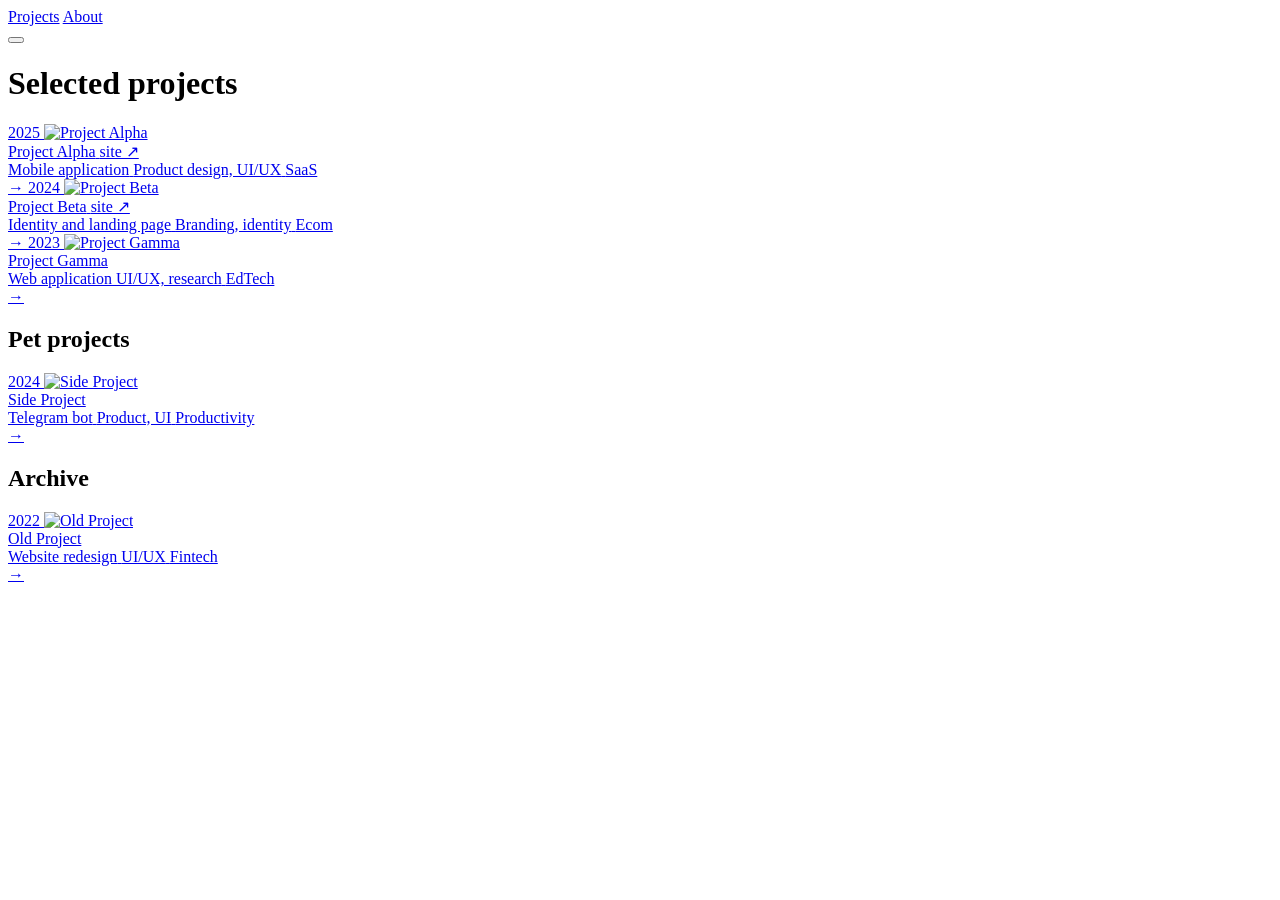
==== index.html @ 0db91f94 "last" ====
<!DOCTYPE html>
<html lang="en">
<head>
  <meta charset="UTF-8">
  <meta name="viewport" content="width=device-width, initial-scale=1.0">
  <title>Gļebs Ostapko — Java Backend Developer</title>
  <meta name="description" content="Java Backend Developer. Portfolio of selected projects.">
  <meta property="og:title" content="Gļebs Ostapko — Java Backend Developer">
  <meta property="og:description" content="Java Backend Developer. Portfolio of selected projects.">
  <meta property="og:type" content="website">
  <meta property="og:url" content="https://example.com/en/">
  <meta property="og:locale" content="en_US">
  <meta property="og:image" content="https://example.com/assets/img/og-image.png">
  <meta property="og:image:width" content="1200">
  <meta property="og:image:height" content="630">
  <meta name="twitter:card" content="summary_large_image">
  <meta name="twitter:image" content="https://example.com/assets/img/og-image.png">
  <meta name="twitter:title" content="Gļebs Ostapko — Java Backend Developer">
  <meta name="twitter:description" content="Java Backend Developer. Portfolio of selected projects.">
  <link rel="canonical" href="https://example.com/en/">
  <link rel="icon" type="image/svg+xml" href="../favicon.svg">
  <link rel="manifest" href="../manifest.json">
    <link rel="preconnect" href="https://fonts.googleapis.com">
  <link rel="preconnect" href="https://fonts.gstatic.com" crossorigin>
  <link href="https://fonts.googleapis.com/css2?family=DM+Mono:wght@400;500&family=Inter:wght@400;500;600&display=swap" rel="stylesheet">
  <link rel="stylesheet" href="styles.min.css">

  <script data-goatcounter="https://YOURSITE.goatcounter.com/count" async src="//gc.zgo.at/count.js"></script>
  <script type="application/ld+json">
  {
    "@context": "https://schema.org",
    "@type": "Person",
    "name": "Jane Smith",
    "url": "https://example.com",
    "jobTitle": "Product Designer",
    "description": "Product designer. Portfolio of selected projects.",
    "sameAs": [
      "https://t.me/janesmith",
      "https://instagram.com/janesmith"
    ]
  }
  </script>
</head>
<body>

  <nav class="nav"><div class="nav-inner">
    <div class="nav-left">
      <div class="nav-links">
        <a href="." class="active">Projects</a>
        <a href="about.html">About</a>
      </div>
    </div>
    <button class="nav-burger" aria-label="Menu" aria-expanded="false"><span></span></button>
  </div></nav>

  <div class="nav-mobile" aria-hidden="true"></div>

  <main class="main">
    <h1 class="projects-title">Selected projects</h1>

    <div class="project-list">

      <a href="projects/example.html" class="project-item reveal">
        <span class="project-year">2025</span>
        <img class="project-thumb" src="../assets/img/thumb-alpha.png" alt="Project Alpha">
        <div class="project-name">
          <span class="project-name-title">Project Alpha</span>
          <span class="project-name-link" role="link" tabindex="0" data-href="https://example.com/" aria-label="Open Project Alpha website">site ↗</span>
        </div>
        <div class="project-info">
          <span class="project-info-desc">Mobile application</span>
          <span class="project-info-tags">Product design, UI/UX</span>
          <span class="project-info-industry">SaaS</span>
        </div>
        <span class="project-arrow">→</span>
      </a>

      <a href="projects/example.html" class="project-item reveal">
        <span class="project-year">2024</span>
        <img class="project-thumb" src="../assets/img/thumb-beta.png" alt="Project Beta">
        <div class="project-name">
          <span class="project-name-title">Project Beta</span>
          <span class="project-name-link" role="link" tabindex="0" data-href="https://example.com/" aria-label="Open Project Beta website">site ↗</span>
        </div>
        <div class="project-info">
          <span class="project-info-desc">Identity and landing page</span>
          <span class="project-info-tags">Branding, identity</span>
          <span class="project-info-industry">Ecom</span>
        </div>
        <span class="project-arrow">→</span>
      </a>

      <a href="projects/example.html" class="project-item reveal">
        <span class="project-year">2023</span>
        <img class="project-thumb" src="../assets/img/thumb-gamma.png" alt="Project Gamma">
        <div class="project-name">
          <span class="project-name-title">Project Gamma</span>
        </div>
        <div class="project-info">
          <span class="project-info-desc">Web application</span>
          <span class="project-info-tags">UI/UX, research</span>
          <span class="project-info-industry">EdTech</span>
        </div>
        <span class="project-arrow">→</span>
      </a>

    </div>

    <h2 class="projects-title projects-title--archive">Pet projects</h2>

    <div class="project-list">
      <a href="projects/example.html" class="project-item reveal">
        <span class="project-year">2024</span>
        <img class="project-thumb" src="../assets/img/thumb-side.png" alt="Side Project">
        <div class="project-name">
          <span class="project-name-title">Side Project</span>
        </div>
        <div class="project-info">
          <span class="project-info-desc">Telegram bot</span>
          <span class="project-info-tags">Product, UI</span>
          <span class="project-info-industry">Productivity</span>
        </div>
        <span class="project-arrow">→</span>
      </a>
    </div>

    <h2 class="projects-title projects-title--archive">Archive</h2>

    <div class="project-list">
      <a href="projects/example.html" class="project-item project-item--archive reveal">
        <span class="project-year">2022</span>
        <img class="project-thumb" src="../assets/img/thumb-alpha.png" alt="Old Project">
        <div class="project-name">
          <span class="project-name-title">Old Project</span>
        </div>
        <div class="project-info">
          <span class="project-info-desc">Website redesign</span>
          <span class="project-info-tags">UI/UX</span>
          <span class="project-info-industry">Fintech</span>
        </div>
        <span class="project-arrow">→</span>
      </a>
    </div>
  </main>

  <script src="script.min.js"></script>
</body>
</html>
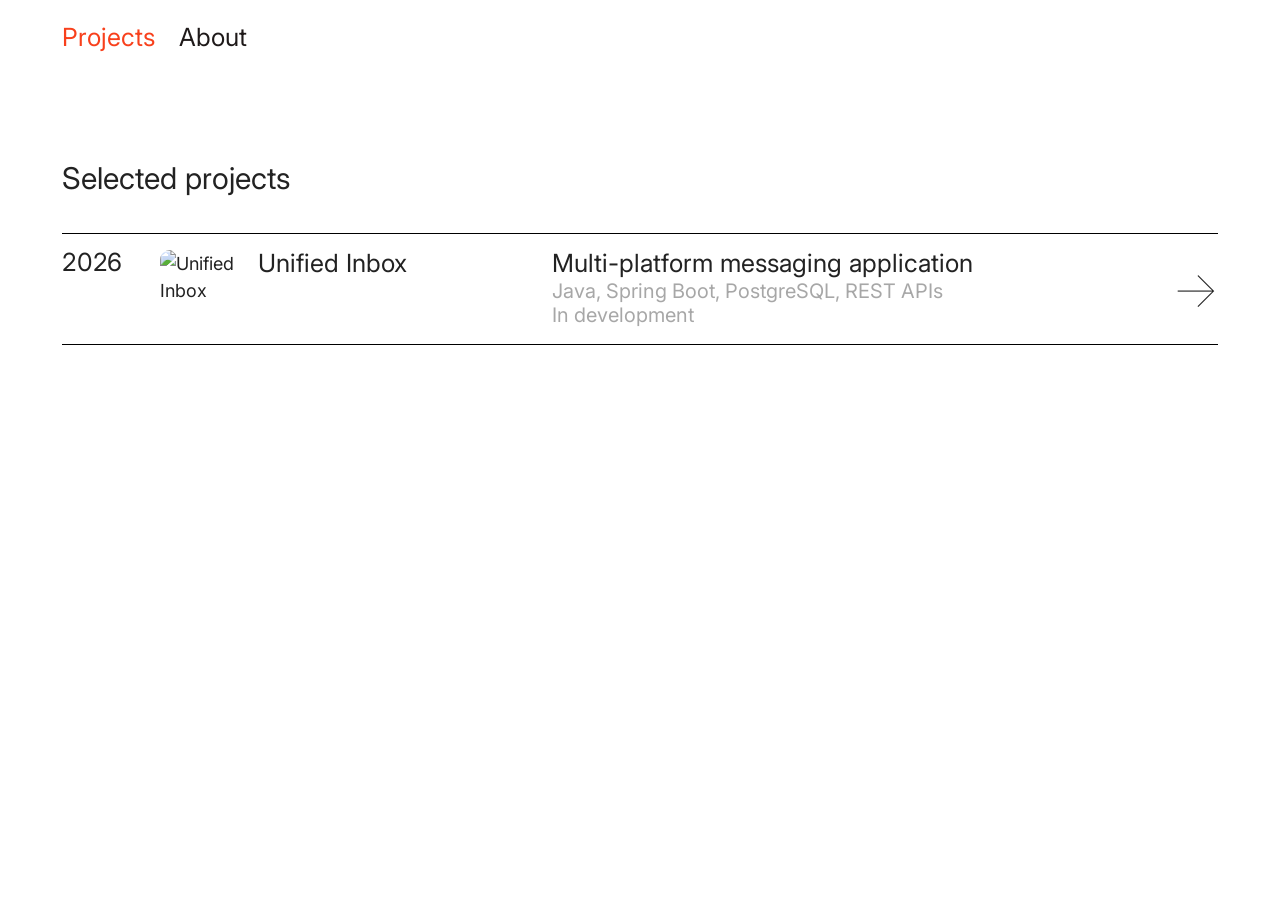
==== commit 83611fcb: "Sorted css js files by maps and edit about me" ====
--- a/index.html
+++ b/index.html
@@ -3,146 +3,116 @@
 <head>
   <meta charset="UTF-8">
   <meta name="viewport" content="width=device-width, initial-scale=1.0">
+
   <title>Gļebs Ostapko — Java Backend Developer</title>
-  <meta name="description" content="Java Backend Developer. Portfolio of selected projects.">
+
+  <meta
+    name="description"
+    content="Portfolio of Gļebs Ostapko, a Java Backend Developer based in Riga, Latvia. Explore backend projects built with Java, Spring Boot, and PostgreSQL."
+  >
+
   <meta property="og:title" content="Gļebs Ostapko — Java Backend Developer">
-  <meta property="og:description" content="Java Backend Developer. Portfolio of selected projects.">
+  <meta
+    property="og:description"
+    content="Backend development projects using Java, Spring Boot, PostgreSQL, and REST APIs."
+  >
   <meta property="og:type" content="website">
-  <meta property="og:url" content="https://example.com/en/">
+  <meta property="og:url" content="https://notglebo.github.io/my-portfoli/">
   <meta property="og:locale" content="en_US">
-  <meta property="og:image" content="https://example.com/assets/img/og-image.png">
-  <meta property="og:image:width" content="1200">
-  <meta property="og:image:height" content="630">
-  <meta name="twitter:card" content="summary_large_image">
-  <meta name="twitter:image" content="https://example.com/assets/img/og-image.png">
-  <meta name="twitter:title" content="Gļebs Ostapko — Java Backend Developer">
-  <meta name="twitter:description" content="Java Backend Developer. Portfolio of selected projects.">
-  <link rel="canonical" href="https://example.com/en/">
-  <link rel="icon" type="image/svg+xml" href="../favicon.svg">
-  <link rel="manifest" href="../manifest.json">
-    <link rel="preconnect" href="https://fonts.googleapis.com">
+
+  <link rel="canonical" href="https://notglebo.github.io/my-portfoli/">
+
+  <link rel="icon" type="image/svg+xml" href="favicon.svg">
+  <link rel="manifest" href="manifest.json">
+
+  <!-- Fonts -->
+  <link rel="preconnect" href="https://fonts.googleapis.com">
   <link rel="preconnect" href="https://fonts.gstatic.com" crossorigin>
-  <link href="https://fonts.googleapis.com/css2?family=DM+Mono:wght@400;500&family=Inter:wght@400;500;600&display=swap" rel="stylesheet">
-  <link rel="stylesheet" href="styles.min.css">
 
-  <script data-goatcounter="https://YOURSITE.goatcounter.com/count" async src="//gc.zgo.at/count.js"></script>
+  <link
+    href="https://fonts.googleapis.com/css2?family=DM+Mono:wght@400;500&family=Inter:wght@400;500;600&display=swap"
+    rel="stylesheet"
+  >
+
+  <!-- Styles -->
+  <link rel="stylesheet" href="css/styles.css">
+
+  <!-- Structured data -->
   <script type="application/ld+json">
   {
     "@context": "https://schema.org",
     "@type": "Person",
-    "name": "Jane Smith",
-    "url": "https://example.com",
-    "jobTitle": "Product Designer",
-    "description": "Product designer. Portfolio of selected projects.",
+    "name": "Gļebs Ostapko",
+    "url": "https://notglebo.github.io/my-portfoli/",
+    "jobTitle": "Java Backend Developer",
+    "description": "Java Backend Developer based in Riga, Latvia.",
     "sameAs": [
-      "https://t.me/janesmith",
-      "https://instagram.com/janesmith"
+      "https://github.com/NotGlebO"
     ]
   }
   </script>
 </head>
+
 <body>
 
-  <nav class="nav"><div class="nav-inner">
-    <div class="nav-left">
-      <div class="nav-links">
-        <a href="." class="active">Projects</a>
-        <a href="about.html">About</a>
+  <!-- Navigation -->
+  <nav class="nav">
+    <div class="nav-inner">
+
+      <div class="nav-left">
+        <div class="nav-links">
+          <a href="./" class="active">Projects</a>
+          <a href="about.html">About</a>
+        </div>
       </div>
+
+      <button
+        class="nav-burger"
+        aria-label="Menu"
+        aria-expanded="false"
+      >
+        <span></span>
+      </button>
+
     </div>
-    <button class="nav-burger" aria-label="Menu" aria-expanded="false"><span></span></button>
-  </div></nav>
+  </nav>
 
   <div class="nav-mobile" aria-hidden="true"></div>
 
+  <!-- Main content -->
   <main class="main">
-    <h1 class="projects-title">Selected projects</h1>
 
-    <div class="project-list">
+    <!-- Selected projects -->
+    <h1 class="projects-title">
+      Selected projects
+    </h1>
 
-      <a href="projects/example.html" class="project-item reveal">
-        <span class="project-year">2025</span>
-        <img class="project-thumb" src="../assets/img/thumb-alpha.png" alt="Project Alpha">
-        <div class="project-name">
-          <span class="project-name-title">Project Alpha</span>
-          <span class="project-name-link" role="link" tabindex="0" data-href="https://example.com/" aria-label="Open Project Alpha website">site ↗</span>
-        </div>
-        <div class="project-info">
-          <span class="project-info-desc">Mobile application</span>
-          <span class="project-info-tags">Product design, UI/UX</span>
-          <span class="project-info-industry">SaaS</span>
-        </div>
-        <span class="project-arrow">→</span>
-      </a>
+    <div
+      class="project-list"
+      id="selected-projects"
+    ></div>
 
-      <a href="projects/example.html" class="project-item reveal">
-        <span class="project-year">2024</span>
-        <img class="project-thumb" src="../assets/img/thumb-beta.png" alt="Project Beta">
-        <div class="project-name">
-          <span class="project-name-title">Project Beta</span>
-          <span class="project-name-link" role="link" tabindex="0" data-href="https://example.com/" aria-label="Open Project Beta website">site ↗</span>
-        </div>
-        <div class="project-info">
-          <span class="project-info-desc">Identity and landing page</span>
-          <span class="project-info-tags">Branding, identity</span>
-          <span class="project-info-industry">Ecom</span>
-        </div>
-        <span class="project-arrow">→</span>
-      </a>
+    <!-- Archive: hidden until projects are added -->
+    <section id="archive-section" hidden>
 
-      <a href="projects/example.html" class="project-item reveal">
-        <span class="project-year">2023</span>
-        <img class="project-thumb" src="../assets/img/thumb-gamma.png" alt="Project Gamma">
-        <div class="project-name">
-          <span class="project-name-title">Project Gamma</span>
-        </div>
-        <div class="project-info">
-          <span class="project-info-desc">Web application</span>
-          <span class="project-info-tags">UI/UX, research</span>
-          <span class="project-info-industry">EdTech</span>
-        </div>
-        <span class="project-arrow">→</span>
-      </a>
+      <h2 class="projects-title projects-title--archive">
+        Archive
+      </h2>
 
-    </div>
+      <div
+        class="project-list"
+        id="archive-projects"
+      ></div>
 
-    <h2 class="projects-title projects-title--archive">Pet projects</h2>
+    </section>
 
-    <div class="project-list">
-      <a href="projects/example.html" class="project-item reveal">
-        <span class="project-year">2024</span>
-        <img class="project-thumb" src="../assets/img/thumb-side.png" alt="Side Project">
-        <div class="project-name">
-          <span class="project-name-title">Side Project</span>
-        </div>
-        <div class="project-info">
-          <span class="project-info-desc">Telegram bot</span>
-          <span class="project-info-tags">Product, UI</span>
-          <span class="project-info-industry">Productivity</span>
-        </div>
-        <span class="project-arrow">→</span>
-      </a>
-    </div>
-
-    <h2 class="projects-title projects-title--archive">Archive</h2>
-
-    <div class="project-list">
-      <a href="projects/example.html" class="project-item project-item--archive reveal">
-        <span class="project-year">2022</span>
-        <img class="project-thumb" src="../assets/img/thumb-alpha.png" alt="Old Project">
-        <div class="project-name">
-          <span class="project-name-title">Old Project</span>
-        </div>
-        <div class="project-info">
-          <span class="project-info-desc">Website redesign</span>
-          <span class="project-info-tags">UI/UX</span>
-          <span class="project-info-industry">Fintech</span>
-        </div>
-        <span class="project-arrow">→</span>
-      </a>
-    </div>
   </main>
 
-  <script src="script.min.js"></script>
+  <!-- Original template functionality -->
+  <script src="js/script.js"></script>
+
+  <!-- Dynamic project cards -->
+  <script src="js/projects.js"></script>
+
 </body>
-</html>
+</html>
--- a/css/styles.css
+++ b/css/styles.css
@@ -0,0 +1,1991 @@
+/* ============================================
+   Portfolio Template
+   Based on diyor.design
+   ============================================
+
+   TABLE OF CONTENTS
+   1. Variables & Reset
+   2. Navigation
+   3. Main content & Projects list
+   4. About page & Footer
+   5. Case pages (header, meta, tabs, sections, images)
+   6. Content grid (images, captions, slideshows)
+   7. Video & Slideshow components
+   8. Lightbox
+   9. Scroll reveal
+   10. Responsive (900px, 480px)
+   11. Mac mockup
+   12. Reading progress
+   13. Skeleton loaders
+   14. Print & Reduced motion
+   15. Lightbox close button
+
+   ============================================ */
+
+/* --- Variables --- */
+
+:root {
+  --bg: #ffffff;
+  --text: #222222;
+  --text-dim: rgba(34, 34, 34, 0.4);
+  --text-body: rgba(30, 25, 25, 1);
+  --text-faint: rgba(30, 25, 25, 0.25);
+  --accent: #F8401C;
+  --line: #000000;
+
+  --font-sans: 'Inter', -apple-system, BlinkMacSystemFont, 'Segoe UI', system-ui, sans-serif;
+  --font-mono: 'DM Mono', 'SF Mono', 'Fira Code', 'Courier New', monospace;
+
+  --selection-bg: #F8401C;
+  --selection-color: #fff;
+
+  --nav-height: 75px;
+  --side-padding: 48px;
+  --content-max: 1156px;
+
+  --line-muted: rgba(0, 0, 0, 0.12);
+
+  --transition-fast: 150ms ease;
+  --transition-base: 200ms ease;
+
+  --content-gutter: 0px;
+  --text-col: 764px;
+  --radius-sm: 10px;
+  --radius-lg: 12px;
+  --radius-pill: 100px;
+  --section-gap: 60px;
+}
+
+::selection {
+  background: var(--selection-bg);
+  color: var(--selection-color);
+}
+
+/* --- Reset --- */
+
+*, *::before, *::after {
+  box-sizing: border-box;
+  margin: 0;
+  padding: 0;
+}
+
+html {
+  scroll-behavior: smooth;
+  -webkit-font-smoothing: antialiased;
+  -moz-osx-font-smoothing: grayscale;
+}
+
+body {
+  font-family: var(--font-sans);
+  font-size: 18px;
+  line-height: 1.5;
+  color: var(--text);
+  background-color: var(--bg);
+  min-height: 100vh;
+  display: flex;
+  flex-direction: column;
+}
+
+a {
+  color: inherit;
+  text-decoration: none;
+}
+
+img {
+  display: block;
+  max-width: 100%;
+}
+
+ul, ol {
+  list-style: none;
+}
+
+button {
+  font: inherit;
+  color: inherit;
+  background: none;
+  border: none;
+  cursor: pointer;
+}
+
+/* --- Navigation --- */
+
+.nav {
+  position: sticky;
+  top: 0;
+  background: rgba(255, 255, 255, 0.85);
+  backdrop-filter: blur(12px);
+  -webkit-backdrop-filter: blur(12px);
+  z-index: 100;
+}
+
+.nav::after {
+  content: '';
+  display: block;
+  max-width: var(--content-max);
+  margin: 0 auto;
+  height: 1px;
+  background: var(--line-muted);
+  opacity: 0;
+  transition: opacity .3s;
+}
+
+.nav.scrolled::after {
+  opacity: 1;
+}
+
+.nav-inner {
+  display: flex;
+  align-items: center;
+  justify-content: space-between;
+  height: var(--nav-height);
+  padding: 0 var(--side-padding);
+  max-width: calc(var(--content-max) + var(--side-padding) * 2);
+  margin: 0 auto;
+}
+
+.nav-left {
+  display: flex;
+  align-items: center;
+  gap: 24px;
+}
+
+.nav-links {
+  display: flex;
+  gap: 24px;
+  font-size: 25px;
+  font-weight: 400;
+}
+
+.nav-links a {
+  color: var(--text-body);
+  transition: color var(--transition-fast);
+}
+
+.nav-links a:hover,
+.nav-links a:focus-visible,
+.nav-links a.active {
+  color: var(--accent);
+}
+
+.nav-lang {
+  display: flex;
+  gap: 16px;
+  font-size: 25px;
+  font-weight: 400;
+  align-items: center;
+}
+
+.nav-lang a {
+  color: var(--text-body);
+  transition: color var(--transition-fast);
+}
+
+.nav-lang a:hover,
+.nav-lang a:focus-visible {
+  color: var(--accent);
+}
+
+.nav-lang .active {
+  color: var(--accent);
+}
+
+/* Burger button — hidden on desktop */
+.nav-burger {
+  display: none;
+  width: 44px;
+  height: 44px;
+  justify-content: center;
+  align-items: center;
+  background: none;
+  border: none;
+  cursor: pointer;
+  padding: 0;
+  z-index: 200;
+}
+
+.nav-burger span {
+  display: block;
+  width: 24px;
+  height: 2px;
+  background: var(--text);
+  position: relative;
+  transition: background var(--transition-fast);
+}
+
+.nav-burger span::before,
+.nav-burger span::after {
+  content: '';
+  position: absolute;
+  width: 24px;
+  height: 2px;
+  background: var(--text);
+  left: 0;
+  transition: transform var(--transition-base);
+}
+
+.nav-burger span::before {
+  top: -7px;
+}
+
+.nav-burger span::after {
+  top: 7px;
+}
+
+/* Burger open state */
+.nav-burger.open span {
+  background: transparent;
+}
+
+.nav-burger.open span::before {
+  top: 0;
+  transform: rotate(45deg);
+}
+
+.nav-burger.open span::after {
+  top: 0;
+  transform: rotate(-45deg);
+}
+
+/* Mobile menu overlay */
+.nav-mobile {
+  display: flex;
+  position: fixed;
+  top: 0; right: 0; bottom: 0; left: 0;
+  inset: 0;
+  background: var(--bg);
+  z-index: 150;
+  flex-direction: column;
+  align-items: center;
+  justify-content: center;
+  gap: 32px;
+  visibility: hidden;
+  opacity: 0;
+  transform: translateY(-8px);
+  transition: opacity var(--transition-base), visibility var(--transition-base), transform var(--transition-base);
+  pointer-events: none;
+}
+
+.nav-mobile.open {
+  visibility: visible;
+  opacity: 1;
+  transform: translateY(0);
+  pointer-events: auto;
+}
+
+.nav-mobile a {
+  font-size: 32px;
+  font-weight: 400;
+  transition: color var(--transition-fast);
+}
+
+.nav-mobile a:hover,
+.nav-mobile a:focus-visible,
+.nav-mobile a.active {
+  color: var(--accent);
+}
+
+.nav-mobile .nav-mobile-lang {
+  display: flex;
+  gap: 16px;
+  margin-top: 16px;
+  font-size: 24px;
+}
+
+.nav-mobile .nav-mobile-lang a {
+  font-size: inherit;
+}
+
+/* --- Main content --- */
+
+.main {
+  max-width: calc(var(--content-max) + var(--side-padding) * 2);
+  width: 100%;
+  margin: 0 auto;
+  padding: 80px var(--side-padding) 80px;
+  flex: 1;
+}
+
+/* --- Projects list --- */
+
+.projects-title {
+  font-family: var(--font-sans);
+  font-size: 30px;
+  font-weight: 400;
+  line-height: 1.5;
+  margin-bottom: 32px;
+  color: var(--text);
+}
+
+.projects-title--archive {
+  margin-top: 80px;
+}
+
+.project-list {
+  display: flex;
+  flex-direction: column;
+  max-width: var(--content-max);
+}
+
+.project-item {
+  display: grid;
+  grid-template-columns: repeat(12, 1fr);
+  align-items: start;
+  column-gap: 20px;
+  padding: 16px 0;
+  border-bottom: 1px solid var(--line);
+  text-decoration: none;
+  transition: opacity var(--transition-fast);
+}
+
+.project-year { grid-column: 1; }
+.project-thumb { grid-column: 2; }
+.project-name { grid-column: 3 / 6; }
+.project-info { grid-column: 6 / 12; }
+.project-arrow { grid-column: 12; }
+
+.project-item:first-child {
+  border-top: 1px solid var(--line);
+}
+
+.project-item:hover:not(:has(.project-name-link:hover)) .project-name-title,
+.project-item:hover:not(:has(.project-name-link:hover)) .project-info-desc,
+.project-item:hover:not(:has(.project-name-link:hover)) .project-arrow {
+  color: var(--accent);
+}
+
+.project-year {
+  font-family: var(--font-sans);
+  font-size: 25px;
+  font-weight: 400;
+  color: var(--text);
+  line-height: 1.0;
+  letter-spacing: -0.2px;
+}
+
+.project-thumb {
+  width: 100%;
+  aspect-ratio: 1;
+  max-width: 78px;
+  border-radius: var(--radius-sm);
+  object-fit: cover;
+  object-position: top center;
+  align-self: start;
+  overflow: hidden;
+}
+
+.project-name {
+  font-size: 25px;
+  font-weight: 400;
+  line-height: 1.1;
+}
+
+.project-name-title {
+  display: block;
+  line-height: 1.1;
+  transition: color var(--transition-fast);
+}
+
+.project-name-link {
+  display: block;
+  font-family: var(--font-sans);
+  font-size: 20px;
+  font-weight: 400;
+  color: var(--text-dim);
+  margin-top: 2px;
+}
+
+.project-name-link:hover,
+.project-name-link:focus-visible {
+  color: var(--accent);
+}
+
+.project-info {
+  font-size: 18px;
+  line-height: 1.1;
+}
+
+.project-info-desc {
+  display: block;
+  color: var(--text);
+  font-family: var(--font-sans);
+  font-size: 25px;
+  line-height: 1.1;
+  font-feature-settings: "smcp";
+  transition: color var(--transition-fast);
+  white-space: nowrap;
+  overflow: hidden;
+  text-overflow: ellipsis;
+}
+
+.project-info-tags {
+  display: block;
+  font-family: var(--font-sans);
+  color: var(--text-dim);
+  font-size: 20px;
+  margin-top: 2px;
+}
+
+.project-info-industry {
+  display: block;
+  font-family: var(--font-sans);
+  color: var(--text-dim);
+  font-size: 20px;
+  margin-top: 2px;
+}
+
+.project-arrow {
+  font-size: 50px;
+  font-weight: 100;
+  color: var(--text-dim);
+  transition: color var(--transition-fast);
+  line-height: 1;
+  text-align: right;
+  align-self: center;
+}
+
+a.project-item .project-arrow {
+  color: var(--text);
+}
+
+/* --- About page --- */
+
+.main--about {
+  padding-top: 0;
+  padding-bottom: 0;
+  display: flex;
+}
+
+.about-viewport {
+  width: 100%;
+  min-height: calc(100vh - var(--nav-height));
+  padding-bottom: 70px;
+  box-sizing: border-box;
+  display: flex;
+  flex-direction: column;
+  justify-content: center;
+}
+
+.about-content {
+  max-width: 568px;
+}
+
+.about-content p {
+  font-family: var(--font-sans);
+  font-size: 20px;
+  font-weight: 400;
+  line-height: 1.4;
+  color: var(--text);
+  margin-bottom: 14px;
+}
+
+.about-content .about-label {
+  color: var(--text-dim);
+  margin-top: 24px;
+  margin-bottom: 4px;
+}
+
+.about-content .about-label:first-child {
+  margin-top: 0;
+}
+
+.about-content a {
+  color: var(--accent);
+  text-decoration: underline;
+  text-decoration-color: var(--accent);
+  text-underline-offset: 3px;
+}
+
+.about-content a:hover {
+  text-decoration: none;
+}
+
+/* --- Footer --- */
+
+.about-bottom {
+  position: fixed;
+  bottom: 0;
+  left: 0;
+  right: 0;
+  display: flex;
+  justify-content: space-between;
+  align-items: baseline;
+  gap: 40px;
+  max-width: calc(var(--content-max) + var(--side-padding) * 2);
+  margin: 0 auto;
+  padding: 20px var(--side-padding);
+  background: none;
+  z-index: 50;
+}
+
+.about-bottom p {
+  font-family: var(--font-sans);
+  font-size: 20px;
+  font-weight: 400;
+  line-height: 1.35;
+  color: var(--text);
+  margin-bottom: 0;
+}
+
+.about-links {
+  display: flex;
+  gap: 30px;
+  font-family: var(--font-sans);
+  font-size: 20px;
+  font-weight: 400;
+  line-height: 1.35;
+  white-space: nowrap;
+  flex-shrink: 0;
+}
+
+.about-links a {
+  color: var(--accent);
+  text-decoration: underline;
+  text-decoration-color: var(--accent);
+  text-decoration-thickness: 1px;
+  text-underline-offset: 5px;
+  transition: color var(--transition-fast);
+}
+
+.about-links a:hover,
+.about-links a:focus-visible {
+  text-decoration: none;
+}
+
+/* --- Case page --- */
+
+.main--case {
+  padding-top: 240px;
+  overflow-x: hidden;
+}
+
+/* Case header: thumb + h1 side by side */
+.case-header {
+  display: flex;
+  align-items: center;
+  gap: 20px;
+  max-width: var(--text-col);
+  margin: 0 auto;
+  padding-left: var(--content-gutter);
+}
+
+.case-header-thumb {
+  width: 56px;
+  height: 56px;
+  border-radius: var(--radius-lg);
+  object-fit: cover;
+  flex-shrink: 0;
+  overflow: hidden;
+}
+
+.case-header .case-h1 {
+  max-width: none;
+  margin: 0;
+  padding-left: 0;
+}
+
+/* Case h1 title */
+.case-h1 {
+  font-family: var(--font-sans);
+  font-size: 48px;
+  font-weight: 700;
+  line-height: 1.1;
+  color: var(--text);
+  max-width: var(--text-col);
+  margin: 0 auto 0;
+  padding-left: var(--content-gutter);
+}
+
+.case-header + .case-description {
+  text-indent: 0;
+  margin-top: 16px;
+}
+
+.case-h1 + .case-description {
+  text-indent: 0;
+  margin-top: 16px;
+}
+
+.case-header + .case-tabs,
+.case-h1 + .case-tabs {
+  margin-top: 110px;
+}
+
+.case-meta + .case-tabs {
+  margin-top: 24px;
+}
+
+.case-header + .case-body,
+.case-h1 + .case-body {
+  margin-top: 80px;
+}
+
+/* Case meta line (role / company / year) */
+.case-meta {
+  max-width: var(--text-col);
+  margin: 0 auto 8px;
+  padding-left: var(--content-gutter);
+  font-family: var(--font-sans);
+  font-size: 18px;
+  font-weight: 400;
+  color: var(--text-dim);
+}
+
+/* Image captions */
+.case-caption {
+  font-family: var(--font-sans);
+  font-size: 14px;
+  font-weight: 400;
+  line-height: 1.4;
+  color: var(--text-dim);
+}
+
+/* Stats row */
+.case-stats {
+  display: grid;
+  grid-template-columns: repeat(4, 1fr);
+  gap: 20px;
+  max-width: var(--text-col);
+  margin: 0 auto 70px;
+  padding-left: var(--content-gutter);
+}
+
+.case-stat-value {
+  font-family: var(--font-sans);
+  font-size: 36px;
+  font-weight: 700;
+  line-height: 1.2;
+  color: var(--text);
+}
+
+.case-stat-label {
+  font-family: var(--font-sans);
+  font-size: 14px;
+  font-weight: 400;
+  line-height: 1.3;
+  color: var(--text-dim);
+  margin-top: 4px;
+}
+
+/* Previous / Next case navigation */
+.case-nav {
+  display: flex;
+  justify-content: space-between;
+  max-width: var(--text-col);
+  margin: 40px auto 0;
+  padding: 0 var(--content-gutter);
+  box-sizing: border-box;
+}
+
+.case-nav-link {
+  display: flex;
+  align-items: center;
+  gap: 8px;
+  text-decoration: none;
+  color: var(--accent);
+  font-family: var(--font-sans);
+  font-size: 20px;
+  line-height: 25px;
+  transition: opacity var(--transition-base);
+  background: linear-gradient(var(--accent), var(--accent)) 0 100% / 100% 1px no-repeat;
+  padding-bottom: 2px;
+}
+.case-nav-link:hover {
+  background-size: 0 1px;
+}
+.case-nav-dir {
+  font-size: 22px;
+}
+.case-nav-next {
+  margin-left: auto;
+}
+
+/* Text sections: centered column */
+.case-section {
+  max-width: var(--text-col);
+  margin: var(--section-gap) auto 30px;
+  padding-left: var(--content-gutter);
+  position: relative;
+}
+
+.case-section-num {
+  position: absolute;
+  left: -20px;
+  top: 0;
+  transform: translateX(-100%);
+  font-family: var(--font-mono);
+  font-size: 20px;
+  font-weight: 500;
+  line-height: 25px;
+  color: var(--text-body);
+  text-align: right;
+  text-transform: uppercase;
+}
+
+.case-section-title {
+  font-family: var(--font-mono);
+  font-size: 20px;
+  font-weight: 500;
+  line-height: 25px;
+  letter-spacing: 0;
+  color: var(--text-body);
+  text-transform: uppercase;
+  margin-bottom: 8px;
+}
+
+.case-section p {
+  font-family: var(--font-sans);
+  font-size: 20px;
+  font-weight: 400;
+  line-height: 28px;
+  color: var(--text-body);
+  margin: 8px 0 0;
+}
+
+.case-section ul {
+  font-family: var(--font-sans);
+  font-size: 20px;
+  font-weight: 400;
+  line-height: 28px;
+  color: var(--text-body);
+  padding-left: 24px;
+  margin: 0;
+}
+
+.case-section ul li {
+  list-style: disc;
+}
+
+.case-section h3 {
+  font-family: var(--font-mono);
+  font-size: 20px;
+  font-weight: 500;
+  font-style: normal;
+  line-height: 25px;
+  letter-spacing: 0;
+  color: var(--text-body);
+  text-transform: uppercase;
+  margin: 25px 0 8px;
+}
+
+.case-section strong {
+  font-weight: 400;
+  font-style: normal;
+}
+
+/* Styled blockquote */
+.case-quote {
+  max-width: var(--text-col);
+  margin: 25px auto;
+  padding-left: var(--content-gutter);
+  font-family: var(--font-sans);
+  font-size: 20px;
+  font-weight: 400;
+  line-height: 28px;
+  color: var(--text-dim);
+  font-style: italic;
+}
+
+/* Separator */
+.case-separator {
+  border: none;
+  border-top: 1px solid var(--line);
+  width: 100%;
+  margin: 100px 0;
+}
+
+/* Images within text sections */
+.case-img {
+  width: 100%;
+  border-radius: var(--radius-sm);
+  margin: 25px 0;
+  display: block;
+}
+
+/* Full-width images */
+.case-img-full {
+  display: block;
+  width: 100%;
+  border-radius: var(--radius-sm);
+  box-shadow: 0 0 0 1px var(--line-muted);
+  margin: 20px 0;
+}
+
+/* --- Case content grid --- */
+
+.case-body > .case-img-full,
+.case-tab-panel > .case-img-full,
+.case-body > picture,
+.case-tab-panel > picture,
+.case-body > .case-img-scroll,
+.case-tab-panel > .case-img-scroll {
+  display: block;
+  max-width: calc(var(--text-col) - var(--content-gutter));
+  margin: 30px auto 30px max(0px, calc(50% - calc(var(--text-col) / 2) + var(--content-gutter)));
+}
+
+picture.case-img-full {
+  box-shadow: none;
+  border-radius: 0;
+}
+
+.case-body > picture img,
+.case-tab-panel > picture img {
+  border-radius: var(--radius-sm);
+  box-shadow: 0 0 0 1px var(--line-muted);
+}
+
+.case-body > picture .case-img-full,
+.case-tab-panel > picture .case-img-full {
+  margin: 0;
+}
+
+.case-body > .case-caption,
+.case-tab-panel > .case-caption {
+  max-width: var(--text-col);
+  margin: 8px auto 40px;
+  padding-left: var(--content-gutter);
+}
+
+/* Image captions gap */
+.case-body > picture + .case-caption,
+.case-tab-panel > picture + .case-caption,
+.case-body > .case-img-full + .case-caption,
+.case-tab-panel > .case-img-full + .case-caption,
+.case-body > .case-img-scroll + .case-caption,
+.case-tab-panel > .case-img-scroll + .case-caption,
+.case-body > .mac-mockup + .case-caption,
+.case-tab-panel > .mac-mockup + .case-caption,
+.case-body > .case-slideshow-wrap + .case-caption,
+.case-tab-panel > .case-slideshow-wrap + .case-caption {
+  margin-top: -20px;
+}
+
+.case-body > .case-slideshow-wrap,
+.case-tab-panel > .case-slideshow-wrap {
+  max-width: var(--text-col);
+  margin: 30px auto;
+  padding-left: var(--content-gutter);
+}
+
+.case-body > .case-img-row,
+.case-tab-panel > .case-img-row {
+  max-width: var(--text-col);
+  margin: 30px auto;
+  padding-left: var(--content-gutter);
+  box-sizing: border-box;
+}
+
+/* Clickable images */
+.case-img-full,
+.case-img-row img {
+  cursor: zoom-in;
+}
+
+/* Lightbox */
+.case-lightbox {
+  position: fixed;
+  inset: 0;
+  background: rgba(0, 0, 0, 0.9);
+  z-index: 1000;
+  display: flex;
+  align-items: center;
+  justify-content: center;
+  cursor: zoom-out;
+  opacity: 0;
+  pointer-events: none;
+  transition: opacity var(--transition-base);
+}
+
+.case-lightbox.open {
+  opacity: 1;
+  pointer-events: auto;
+}
+
+.case-lightbox img,
+.case-lightbox video {
+  max-width: 95vw;
+  max-height: 95vh;
+  object-fit: contain;
+}
+
+/* Two-column image row */
+.case-img-row {
+  display: grid;
+  grid-template-columns: 1fr 1fr;
+  gap: 20px;
+  margin: 20px 0;
+  align-items: stretch;
+}
+
+/* Three-column variant */
+.case-img-row--3 {
+  grid-template-columns: 1fr 1fr 1fr;
+}
+
+.case-img-row img {
+  width: 100%;
+  height: 100%;
+  object-fit: cover;
+  border-radius: var(--radius-sm);
+  box-shadow: 0 0 0 1px var(--line-muted);
+  display: block;
+}
+
+/* Inline links inside case sections */
+.case-section a {
+  color: var(--accent);
+  text-decoration: none;
+  background: linear-gradient(to right, var(--accent) 0%, var(--accent) 100%) 0 100% / 100% 1px repeat-x;
+  padding-bottom: 1px;
+  transition: background-size var(--transition-fast);
+}
+
+.case-section a:hover {
+  background-size: 0 1px;
+}
+
+/* Description text */
+.case-description {
+  max-width: var(--text-col);
+  margin: 50px auto;
+  padding-left: var(--content-gutter);
+  font-family: var(--font-sans);
+  font-size: 25px;
+  font-weight: 400;
+  line-height: 35px;
+  color: var(--text-body);
+  text-indent: 168px;
+}
+
+/* Video */
+.case-video {
+  position: relative;
+  margin: 25px 0;
+  border-radius: var(--radius-sm);
+  overflow: hidden;
+}
+
+.case-video img,
+.case-video video {
+  display: block;
+  width: 100%;
+  border: none;
+  outline: none;
+}
+
+/* --- Tabs --- */
+
+.case-tabs {
+  display: flex;
+  gap: 12px;
+  max-width: var(--text-col);
+  margin: 0 auto 20px;
+  padding-left: var(--content-gutter);
+}
+
+.case-tab {
+  height: 44px;
+  padding: 0 24px;
+  display: inline-flex;
+  align-items: center;
+  justify-content: center;
+  border-radius: var(--radius-pill);
+  font-family: var(--font-sans);
+  font-size: 18px;
+  font-weight: 400;
+  letter-spacing: -0.4px;
+  border: none;
+  cursor: pointer;
+  transition: all var(--transition-base);
+  background: rgba(30, 25, 25, 0.04);
+  color: var(--text);
+}
+
+.case-tab.active {
+  background: var(--accent);
+  color: #ffffff;
+}
+
+.case-tab:not(.active):hover {
+  background: rgba(30, 25, 25, 0.08);
+}
+
+.case-tab:focus-visible {
+  outline: 2px solid var(--text);
+  outline-offset: 2px;
+}
+
+.case-tabs {
+  display: flex;
+  gap: 12px;
+  max-width: var(--text-col);
+  margin: 0 auto 20px;
+  padding-left: var(--content-gutter);
+}
+
+.case-tab {
+  height: 44px;
+  padding: 0 24px;
+  display: inline-flex;
+  align-items: center;
+  justify-content: center;
+  border-radius: var(--radius-pill);
+  font-family: var(--font-sans);
+  font-size: 18px;
+  font-weight: 400;
+  letter-spacing: -0.4px;
+  border: none;
+  cursor: pointer;
+  transition: all var(--transition-base);
+  background: rgba(30, 25, 25, 0.04);
+  color: var(--text);
+}
+
+.case-tab.active {
+  background: var(--accent);
+  color: #ffffff;
+}
+
+.case-tab:not(.active):hover {
+  background: rgba(30, 25, 25, 0.08);
+}
+
+.case-tab:focus-visible {
+  outline: 2px solid var(--text);
+  outline-offset: 2px;
+}
+
+.case-tab-panel {
+  display: none;
+}
+
+.case-tab-panel.active {
+  display: block;
+}
+
+/* --- Slideshow / Carousel --- */
+
+.case-slideshow-wrap {
+  position: relative;
+  margin: 25px 0;
+}
+
+.case-slideshow {
+  position: relative;
+  border-radius: var(--radius-sm);
+  overflow: hidden;
+  background: #f5f5f5;
+  box-shadow: 0 0 0 1px var(--line-muted);
+}
+
+.case-slideshow-track {
+  display: flex;
+  align-items: flex-start;
+  transition: transform 0.4s ease;
+}
+
+.case-slideshow-track picture {
+  width: 100%;
+  flex-shrink: 0;
+  display: block;
+}
+
+.case-slideshow-track img {
+  width: 100%;
+  height: auto;
+  flex-shrink: 0;
+  display: block;
+  box-shadow: 0 0 0 1px var(--line-muted);
+  border-radius: var(--radius-sm);
+}
+
+.case-slideshow-arrow {
+  position: absolute;
+  top: 50%;
+  transform: translateY(-50%);
+  width: 44px;
+  height: 44px;
+  border-radius: 50%;
+  border: none;
+  background: rgba(200, 200, 200, 0.6);
+  color: #ffffff;
+  font-size: 24px;
+  line-height: 1;
+  cursor: pointer;
+  display: flex;
+  align-items: center;
+  justify-content: center;
+  z-index: 10;
+  transition: background var(--transition-fast);
+}
+
+.case-slideshow-arrow:hover {
+  background: rgba(170, 170, 170, 0.8);
+}
+
+.case-slideshow-arrow[data-prev] { left: -64px; }
+.case-slideshow-arrow[data-next] { right: -64px; }
+
+.case-slideshow-nav {
+  position: absolute;
+  bottom: 12px;
+  left: 50%;
+  transform: translateX(-50%);
+  display: flex;
+  align-items: center;
+  background: rgba(40, 40, 40, 0.4);
+  border-radius: var(--radius-sm);
+  min-width: 64px;
+  height: 32px;
+  padding: 0 8px;
+}
+
+.case-slideshow-counter {
+  font-family: -apple-system, system-ui, sans-serif;
+  font-size: 12px;
+  font-weight: 500;
+  color: #ffffff;
+  text-align: center;
+  min-width: 24px;
+  line-height: 32px;
+  cursor: default;
+  width: 100%;
+}
+
+/* --- Font Showcase --- */
+
+.case-font-showcase {
+  margin: 120px 0;
+  padding: 80px 0;
+}
+
+.case-font-title {
+  font-family: var(--font-sans);
+  font-size: 100px;
+  font-weight: 500;
+  line-height: 100px;
+  letter-spacing: -5px;
+  color: var(--text);
+  margin-bottom: 40px;
+}
+
+.case-font-weights {
+  font-family: var(--font-sans);
+  font-size: 56px;
+  line-height: 56px;
+  color: var(--text);
+  margin-bottom: 40px;
+}
+
+.case-font-weights span { display: block; }
+
+.case-font-chars {
+  font-family: var(--font-sans);
+  font-size: 56px;
+  font-weight: 500;
+  line-height: 56px;
+  color: var(--text-dim);
+  word-break: break-all;
+}
+
+/* --- Image Variants --- */
+
+.case-img-row--3 {
+  grid-template-columns: 1fr 1fr 1fr;
+}
+
+.case-img-bordered .case-img-full,
+.case-img-bordered img {
+  border: 1px solid var(--line-muted);
+  border-radius: var(--radius-sm);
+}
+
+.case-concept {
+  display: flex;
+  flex-direction: column;
+  margin: 0;
+}
+
+.case-concept picture,
+.case-concept > img {
+  flex: 1;
+  min-height: 0;
+  overflow: hidden;
+  border-radius: var(--radius-sm);
+  box-shadow: 0 0 0 1px var(--line-muted);
+}
+
+.case-concept picture img {
+  height: 100%;
+  width: 100%;
+  object-fit: cover;
+}
+
+.case-concept figcaption {
+  flex-shrink: 0;
+  font-family: var(--font-sans);
+  font-size: 14px;
+  font-weight: 400;
+  line-height: 1.4;
+  color: var(--text-dim);
+  margin-top: 8px;
+}
+
+picture.case-img-phone {
+  display: block;
+  max-width: 282px;
+  margin: 30px 0 8px max(0px, calc(50% - calc(var(--text-col) / 2) + var(--content-gutter)));
+}
+
+picture.case-img-phone img {
+  width: 100%;
+  height: auto;
+  display: block;
+  border-radius: var(--radius-sm);
+  margin: 0;
+}
+
+/* --- Case Links --- */
+
+.case-section:has(+ .case-links) {
+  margin-bottom: 0;
+}
+
+.case-links {
+  max-width: var(--text-col);
+  margin: 8px auto 50px;
+  padding-left: var(--content-gutter);
+}
+
+.case-links a {
+  font-family: var(--font-sans);
+  font-size: 20px;
+  line-height: 25px;
+  color: var(--accent);
+  text-decoration: none;
+  background: linear-gradient(to right, var(--accent) 0%, var(--accent) 100%) 0 100% / 100% 1px repeat-x;
+  padding-bottom: 1px;
+  margin-right: 20px;
+  transition: background-size var(--transition-fast);
+}
+
+.case-links a:hover {
+  background-size: 0 1px;
+}
+
+/* --- Scroll reveal --- */
+
+.reveal {
+  opacity: 0;
+  transform: translateY(16px);
+  transition: opacity 0.5s ease, transform 0.5s ease;
+}
+
+.reveal.visible {
+  opacity: 1;
+  transform: translateY(0);
+}
+
+/* --- Dark mode --- */
+
+/* Theme toggle button */
+.theme-toggle {
+  background: none;
+  border: none;
+  cursor: pointer;
+  padding: 0;
+  margin-right: 32px;
+  font-size: 20px;
+  line-height: 1;
+  color: var(--text);
+  opacity: 0.4;
+  transition: opacity var(--transition-fast);
+}
+
+.theme-toggle:hover {
+  opacity: 1;
+}
+
+.theme-toggle .icon-sun { display: none; }
+.theme-toggle .icon-moon { display: block; }
+
+html.dark .theme-toggle .icon-sun { display: block; }
+html.dark .theme-toggle .icon-moon { display: none; }
+
+/* Auto dark (system preference, unless user chose light) */
+@media (prefers-color-scheme: dark) {
+  :root:not(.light) {
+    --bg: #1a1a1a;
+    --text: #e0e0e0;
+    --text-body: #e0e0e0;
+    --text-dim: #888888;
+    --text-faint: rgba(255, 255, 255, 0.15);
+    --line: rgba(255, 255, 255, 0.1);
+    --line-muted: rgba(255, 255, 255, 0.08);
+    --selection-bg: #F8401C;
+    --selection-color: #fff;
+  }
+
+  :root:not(.light) .theme-toggle .icon-sun { display: block; }
+  :root:not(.light) .theme-toggle .icon-moon { display: none; }
+
+  :root:not(.light) .nav { background: rgba(26, 26, 26, 0.85); }
+  :root:not(.light) .nav::after { background: rgba(255, 255, 255, 0.08); }
+  :root:not(.light) .about-bottom { background: rgba(26, 26, 26, 0.85); }
+  :root:not(.light) .project-thumb { box-shadow: 0 0 0 1px rgba(255, 255, 255, 0.08); }
+  :root:not(.light) .case-img-full,
+  :root:not(.light) .case-body > picture img,
+  :root:not(.light) .case-tab-panel > picture img,
+  :root:not(.light) .case-img-row img { box-shadow: 0 0 0 1px rgba(255, 255, 255, 0.10); filter: brightness(0.92); }
+  :root:not(.light) .case-lightbox { background: rgba(0, 0, 0, 0.95); }
+  :root:not(.light) .case-tab { background: rgba(255, 255, 255, 0.06); }
+  :root:not(.light) .case-tab.active { background: var(--accent); color: #fff; }
+  :root:not(.light) .case-tab:not(.active):hover { background: rgba(255, 255, 255, 0.1); }
+  :root:not(.light) .case-img-scroll { border-color: rgba(255, 255, 255, 0.08); }
+  :root:not(.light) .mac-mockup { background: #111; box-shadow: 0 0 0 1px rgba(255, 255, 255, 0.06); }
+  :root:not(.light) .mac-mockup-titlebar { background: #222; }
+  :root:not(.light) .mac-mockup-url { color: rgba(255, 255, 255, 0.3); }
+  :root:not(.light) .mac-mockup-viewport::-webkit-scrollbar-thumb { background: rgba(255, 255, 255, 0.2); }
+  :root:not(.light) .case-img-full:not([data-loaded]),
+  :root:not(.light) .case-img-row img:not([data-loaded]),
+  :root:not(.light) picture img:not([data-loaded]),
+  :root:not(.light) .case-video video:not([data-loaded]) {
+    background: linear-gradient(90deg, #222 25%, #2a2a2a 50%, #222 75%);
+    background-size: 200% 100%;
+  }
+}
+
+/* Manual dark (user clicked toggle) */
+html.dark {
+  --bg: #1a1a1a;
+  --text: #e0e0e0;
+  --text-body: #e0e0e0;
+  --text-dim: #888888;
+  --text-faint: rgba(255, 255, 255, 0.15);
+  --line: rgba(255, 255, 255, 0.1);
+  --line-muted: rgba(255, 255, 255, 0.08);
+  --selection-bg: #F8401C;
+  --selection-color: #fff;
+}
+
+html.dark .nav { background: rgba(26, 26, 26, 0.85); }
+html.dark .nav::after { background: rgba(255, 255, 255, 0.08); }
+html.dark .about-bottom { background: rgba(26, 26, 26, 0.85); }
+html.dark .project-thumb { box-shadow: 0 0 0 1px rgba(255, 255, 255, 0.08); }
+html.dark .case-img-full,
+html.dark .case-body > picture img,
+html.dark .case-tab-panel > picture img,
+html.dark .case-img-row img { box-shadow: 0 0 0 1px rgba(255, 255, 255, 0.10); filter: brightness(0.92); }
+html.dark .case-lightbox { background: rgba(0, 0, 0, 0.95); }
+html.dark .case-tab { background: rgba(255, 255, 255, 0.06); }
+html.dark .case-tab.active { background: var(--accent); color: #fff; }
+html.dark .case-tab:not(.active):hover { background: rgba(255, 255, 255, 0.1); }
+html.dark .case-img-scroll { border-color: rgba(255, 255, 255, 0.08); }
+html.dark .mac-mockup { background: #111; box-shadow: 0 0 0 1px rgba(255, 255, 255, 0.06); }
+html.dark .mac-mockup-titlebar { background: #222; }
+html.dark .mac-mockup-url { color: rgba(255, 255, 255, 0.3); }
+html.dark .mac-mockup-viewport::-webkit-scrollbar-thumb { background: rgba(255, 255, 255, 0.2); }
+html.dark .case-img-full:not([data-loaded]),
+html.dark .case-img-row img:not([data-loaded]),
+html.dark picture img:not([data-loaded]),
+html.dark .case-video video:not([data-loaded]) {
+  background: linear-gradient(90deg, #222 25%, #2a2a2a 50%, #222 75%);
+  background-size: 200% 100%;
+}
+
+/* --- Responsive --- */
+
+@media (max-width: 1000px) {
+  :root {
+    --side-padding: 24px;
+  }
+
+  .projects-title {
+    font-size: 32px;
+    margin-bottom: 32px;
+  }
+
+  .project-item {
+    grid-template-columns: 70px 60px 1fr auto;
+    gap: 16px;
+    padding: 16px 0;
+  }
+
+  .project-thumb {
+    width: 60px;
+    height: 60px;
+  }
+
+  .project-info {
+    display: none;
+  }
+
+  .project-name {
+    grid-column: 3;
+    font-size: 22px;
+  }
+
+  .project-arrow {
+    grid-column: 4;
+    font-size: 36px;
+  }
+
+  .year-range {
+    display: none;
+  }
+
+  .case-description {
+    text-indent: 0;
+  }
+
+  .about-bottom {
+    position: static;
+    width: 100%;
+    flex-direction: column;
+    align-items: flex-start;
+    gap: 12px;
+    margin-top: 32px;
+    padding: 0;
+    background: none;
+  }
+
+  .about-bottom p {
+    font-size: 18px;
+    line-height: 1.35;
+  }
+
+  .about-links {
+    gap: 20px;
+    flex-wrap: wrap;
+  }
+}
+
+@media (max-width: 480px) {
+  .nav-links {
+    font-size: 20px;
+    gap: 14px;
+  }
+
+  .nav-lang {
+    font-size: 20px;
+    gap: 10px;
+  }
+
+  .project-item {
+    grid-template-columns: 1fr auto;
+    gap: 12px;
+  }
+
+  .project-name {
+    grid-column: 1;
+  }
+
+  .project-arrow {
+    grid-column: 2;
+  }
+
+  .project-year,
+  .project-thumb {
+    display: none;
+  }
+
+  .main--about {
+    padding-top: 32px;
+    padding-bottom: 48px;
+    align-items: flex-start;
+  }
+
+  .about-viewport {
+    min-height: auto;
+    padding-bottom: 0;
+    justify-content: flex-start;
+  }
+
+  .about-links {
+    gap: 14px;
+  }
+
+  .about-content p {
+    font-size: 18px;
+  }
+
+  /* Case page mobile */
+  .case-header {
+    padding-left: 0;
+    gap: 14px;
+  }
+
+  .case-header-thumb {
+    width: 44px;
+    height: 44px;
+    border-radius: var(--radius-sm);
+  }
+
+  .case-meta {
+    padding-left: 0;
+    font-size: 16px;
+  }
+
+  .case-body > .case-img-full,
+  .case-tab-panel > .case-img-full,
+  .case-body > picture,
+  .case-tab-panel > picture,
+  .case-body > .case-img-scroll,
+  .case-tab-panel > .case-img-scroll,
+  .case-body > .case-video,
+  .case-tab-panel > .case-video {
+    margin-left: 0;
+    max-width: none;
+  }
+
+  .case-body > .case-caption,
+  .case-tab-panel > .case-caption,
+  .case-body > .case-img-row,
+  .case-tab-panel > .case-img-row {
+    padding-left: 0;
+  }
+
+  .case-nav {
+    padding: 0;
+  }
+
+  .case-h1 {
+    font-size: 32px;
+    padding-left: 0;
+  }
+
+  .case-stats {
+    grid-template-columns: repeat(2, 1fr);
+    padding-left: 0;
+  }
+
+  .case-section {
+    padding-left: 0;
+  }
+
+  .case-section-num {
+    position: static;
+    display: inline;
+    transform: none;
+    margin-right: 8px;
+  }
+
+  .case-section-title {
+    display: inline;
+  }
+
+  .case-section p {
+    font-size: 18px;
+  }
+
+  .case-section ul {
+    font-size: 18px;
+  }
+
+  .case-quote {
+    padding-left: 0;
+  }
+
+  .case-description {
+    padding-left: 0;
+    font-size: 20px;
+    line-height: 28px;
+    text-indent: 0;
+  }
+
+  .case-img-row {
+    grid-template-columns: 1fr;
+  }
+
+  .main--case {
+    padding-top: 140px;
+  }
+}
+
+/* --- Mac Browser Mockup --- */
+
+.mac-mockup {
+  max-width: calc(var(--text-col) - var(--content-gutter));
+  margin: 30px auto 30px max(0px, calc(50% - calc(var(--text-col) / 2) + var(--content-gutter)));
+  background: #f5f5f5;
+  border-radius: var(--radius-lg);
+  overflow: hidden;
+  box-shadow: 0 0 0 1px var(--line-muted);
+}
+
+.mac-mockup-titlebar {
+  display: flex;
+  align-items: center;
+  height: 40px;
+  padding: 0 16px;
+  background: #e8e8e8;
+  gap: 8px;
+}
+
+.mac-mockup-dots {
+  display: flex;
+  gap: 6px;
+}
+
+.mac-mockup-dot {
+  width: 10px;
+  height: 10px;
+  border-radius: 50%;
+}
+
+.mac-mockup-dot--close { background: #ff5f57; }
+.mac-mockup-dot--minimize { background: #febc2e; }
+.mac-mockup-dot--maximize { background: #28c840; }
+
+.mac-mockup-url {
+  flex: 1;
+  text-align: center;
+  font-size: 12px;
+  color: rgba(0, 0, 0, 0.4);
+  font-family: var(--font-sans);
+}
+
+.mac-mockup-viewport {
+  height: 420px;
+  overflow-y: auto;
+  overflow-x: hidden;
+  -webkit-overflow-scrolling: touch;
+}
+
+.mac-mockup-viewport::-webkit-scrollbar {
+  width: 6px;
+}
+
+.mac-mockup-viewport::-webkit-scrollbar-thumb {
+  background: rgba(0, 0, 0, 0.15);
+  border-radius: 3px;
+}
+
+.mac-mockup-viewport img {
+  display: block;
+  width: 100%;
+}
+
+@media (max-width: 480px) {
+  .mac-mockup {
+    margin-left: 0;
+    max-width: none;
+  }
+
+  .mac-mockup-viewport {
+    height: 300px;
+  }
+}
+
+/* --- Reading progress bar (case pages) --- */
+
+.reading-progress {
+  position: fixed;
+  top: 0;
+  left: 0;
+  width: 0%;
+  height: 1px;
+  background: var(--accent);
+  z-index: 101;
+  pointer-events: none;
+  will-change: width;
+}
+
+/* --- Print stylesheet --- */
+
+.print-qr {
+  display: none;
+}
+
+@media print {
+  .nav, .nav-mobile, #terminal, #ds-overlay,
+  .case-lightbox, .reading-progress,
+  [style*="position:fixed"] {
+    display: none !important;
+  }
+
+  body {
+    overflow: visible !important;
+    height: auto !important;
+    font-size: 12pt;
+    color: #000;
+    background: #fff;
+  }
+
+  .main--about {
+    padding: 0;
+  }
+
+  .about-viewport {
+    min-height: auto;
+    padding: 0;
+  }
+
+  .about-content {
+    max-width: 100%;
+  }
+
+  .about-content p {
+    font-size: 11pt;
+    line-height: 1.5;
+    color: #000;
+  }
+
+  .about-label {
+    font-weight: 700;
+    color: #333;
+    margin-top: 16pt;
+    text-transform: uppercase;
+    font-size: 9pt;
+    letter-spacing: 0.5pt;
+  }
+
+  .about-bottom {
+    position: static;
+    background: none;
+    backdrop-filter: none;
+    -webkit-backdrop-filter: none;
+    padding: 16pt 0 0;
+    border-top: 0.5pt solid #ccc;
+    margin-top: 16pt;
+  }
+
+  .about-bottom p {
+    font-size: 10pt;
+    color: #333;
+  }
+
+  .about-links a {
+    color: #000;
+    text-decoration: none;
+  }
+
+  .about-links a::after {
+    content: " (" attr(href) ")";
+    font-size: 8pt;
+    color: #666;
+  }
+
+  .print-qr {
+    display: block !important;
+    text-align: right;
+    margin-top: 24pt;
+  }
+
+  .print-qr img {
+    width: 80pt;
+    height: 80pt;
+  }
+
+  .print-qr span {
+    display: block;
+    font-size: 8pt;
+    color: #666;
+    margin-top: 4pt;
+  }
+
+  @page {
+    margin: 20mm;
+    size: A4;
+  }
+}
+
+/* --- Reduced motion --- */
+
+@media (prefers-reduced-motion: reduce) {
+  *, *::before, *::after {
+    animation-duration: 0.01ms !important;
+    animation-iteration-count: 1 !important;
+    transition-duration: 0.01ms !important;
+    scroll-behavior: auto !important;
+  }
+
+  .reveal {
+    opacity: 1;
+    transform: none;
+  }
+}
+
+/* --- Skeleton loading shimmer for images --- */
+
+.case-img-full:not([data-loaded]),
+.case-img-row img:not([data-loaded]),
+picture img:not([data-loaded]),
+.case-video video:not([data-loaded]) {
+  background: linear-gradient(90deg, #f0f0f0 25%, #e0e0e0 50%, #f0f0f0 75%);
+  background-size: 200% 100%;
+  animation: skeleton-shimmer 1.5s ease-in-out infinite;
+}
+
+@keyframes skeleton-shimmer {
+  0%   { background-position: 200% 0; }
+  100% { background-position: -200% 0; }
+}
+
+/* --- Lightbox close button --- */
+
+.lb-close {
+  position: fixed;
+  top: 20px;
+  right: 20px;
+  z-index: 1001;
+  background: none;
+  border: none;
+  color: #fff;
+  font-size: 32px;
+  cursor: pointer;
+  width: 44px;
+  height: 44px;
+  display: flex;
+  align-items: center;
+  justify-content: center;
+  opacity: 0.7;
+  transition: opacity 0.2s;
+}
+
+.lb-close:hover,
+.lb-close:focus-visible {
+  opacity: 1;
+  outline: 2px solid #fff;
+  outline-offset: 2px;
+  border-radius: 50%;
+}
+
+/* Keyboard focus styles */
+a:focus-visible,
+button:focus-visible,
+[role="link"]:focus-visible {
+  outline: 2px solid var(--accent);
+  outline-offset: 2px;
+  border-radius: 2px;
+}
+
+.project-item:focus-visible {
+  outline: 2px solid var(--accent);
+  outline-offset: -2px;
+}
+
+.nav-links a:focus-visible,
+.nav-lang a:focus-visible {
+  outline: 2px solid var(--accent);
+  outline-offset: 4px;
+}
+
+.about-layout {
+  display: grid;
+  grid-template-columns: minmax(0, 1.5fr) minmax(250px, 1fr);
+  gap: 80px;
+  align-items: start;
+}
+
+.about-content h1 {
+  font-size: clamp(30px, 4vw, 44px);
+  font-weight: 500;
+  margin: 10px 0 4px;
+}
+
+.about-label {
+  color: #999;
+}
+
+.about-role {
+  color: #F8401C;
+  margin-bottom: 28px !important;
+}
+
+.about-content > p:not(.about-role) {
+  margin-bottom: 20px;
+  line-height: 1.65;
+}
+
+.about-sidebar h2 {
+  font-size: 20px;
+  font-weight: 500;
+  margin-bottom: 24px;
+}
+
+.tech-list {
+  display: grid;
+  grid-template-columns: repeat(2, minmax(0, 1fr));
+  gap: 12px;
+}
+
+.tech-list span {
+    display: flex;
+    align-items: center;
+    gap: 12px;
+    justify-content: space-between;
+
+    padding: 12px 14px;
+    border: 1px solid #383838;
+    border-radius: 8px;
+    font-size: 14px;
+
+    transition: border-color 0.2s ease,
+                transform 0.2s ease;
+}
+
+.tech-list span img {
+    width: 24px;
+    height: 24px;
+    object-fit: contain;
+    flex-shrink: 0;
+    order: 2;
+}
+
+.tech-list span:hover {
+    border-color: var(--accent);
+    transform: translateY(-2px);
+}
+
+.about-contacts {
+  display: flex;
+  gap: 30px;
+  margin-top: 48px;
+  padding-top: 24px;
+  border-top: 1px solid #383838;
+}
+
+.about-contacts a {
+  display: inline-flex;
+  align-items: center;
+  gap: 10px;
+  color: inherit;
+  text-decoration: none;
+  transition: color .2s ease;
+}
+
+.about-contacts a:hover {
+  color: #F8401C;
+}
+
+.about-contacts img {
+  width: 24px;
+  height: 24px;
+  object-fit: contain;
+}
+
+@media (max-width: 768px) {
+  .about-layout {
+    grid-template-columns: 1fr;
+    gap: 36px;
+  }
+
+  .about-contacts {
+    flex-wrap: wrap;
+    gap: 24px;
+  }
+}
+
+.main--about.about-wide {
+  max-width: 1200px;
+  width: 100%;
+  margin-left: auto;
+  margin-right: auto;
+}
+
+.main--about.about-wide .about-viewport {
+  width: 100%;
+  max-width: none;
+}
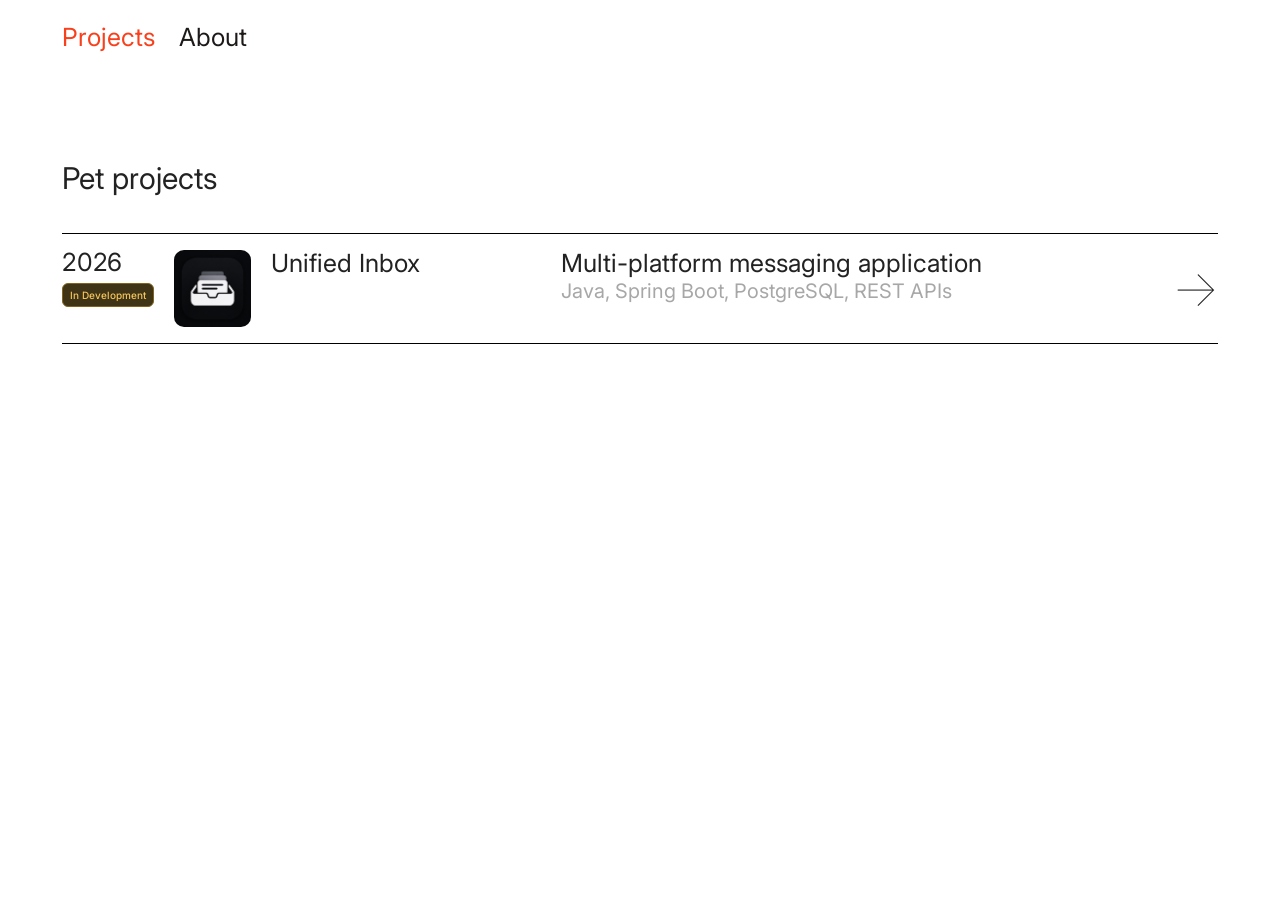
==== commit 2c12364c: "A lot" ====
--- a/index.html
+++ b/index.html
@@ -82,34 +82,27 @@
   <!-- Main content -->
   <main class="main">
 
-    <!-- Selected projects -->
-    <h1 class="projects-title">
-      Selected projects
-    </h1>
-
-    <div
-      class="project-list"
-      id="selected-projects"
-    ></div>
-
-    <!-- Archive: hidden until projects are added -->
-    <section id="archive-section" hidden>
-
-      <h2 class="projects-title projects-title--archive">
-        Archive
-      </h2>
-
-      <div
-        class="project-list"
-        id="archive-projects"
-      ></div>
-
+    <section id="selected-section" hidden>
+        <h2 class="projects-title">Selected projects</h2>
+        <div class="project-list" id="selected-projects"></div>
     </section>
 
-  </main>
+    <section id="pet-section" hidden>
+        <h2 class="projects-title">Pet projects</h2>
+        <div class="project-list" id="pet-projects"></div>
+    </section>
+
+    <section id="archive-section" hidden>
+        <h2 class="projects-title">Archive</h2>
+        <div class="project-list" id="archive-projects"></div>
+    </section>
+
+  </main> 
 
   <!-- Original template functionality -->
   <script src="js/script.js"></script>
+  
+  <script src="js/project-status.js"></script>
 
   <!-- Dynamic project cards -->
   <script src="js/projects.js"></script>
--- a/css/styles.css
+++ b/css/styles.css
@@ -1876,7 +1876,7 @@
   display: grid;
   grid-template-columns: minmax(0, 1.5fr) minmax(250px, 1fr);
   gap: 80px;
-  align-items: start;
+  align-items: center;
 }
 
 .about-content h1 {
@@ -1988,4 +1988,84 @@
 .main--about.about-wide .about-viewport {
   width: 100%;
   max-width: none;
+}
+
+/* Project screenshots */
+
+.project-figure {
+    margin: 36px 0 56px;
+}
+
+.project-figure .case-img-full {
+    display: block;
+    width: 100%;
+    height: auto;
+    border: 1px solid var(--line);
+    border-radius: 10px;
+}
+
+.project-figure .case-caption {
+    margin-top: 14px;
+    text-align: center;
+    line-height: 1.6;
+}
+
+.case-img-row img {
+    height: auto;
+    object-fit: contain;
+}
+
+
+/* Project status badges */
+
+.project-status {
+    display: inline-flex;
+    align-items: center;
+    width: fit-content;
+
+    padding: 5px 11px;
+    border: 1px solid transparent;
+    border-radius: 6px;
+
+    font-size: 12px;
+    font-weight: 500;
+    line-height: 1.4;
+    white-space: nowrap;
+}
+
+/* Archived - Gray */
+.project-status--archived {
+    color: #C5C5C8;
+    background: #303033;
+    border-color: #55555B;
+}
+
+/* In Development - Yellow */
+.project-status--development {
+    color: #F5C75B;
+    background: #403417;
+    border-color: #80641F;
+}
+
+/* Production - Green */
+.project-status--production {
+    color: #68DB9A;
+    background: #173A2A;
+    border-color: #286F4A;
+}
+
+#project-detail-status {
+    margin: 12px 0 24px;
+}
+
+.project-year-block {
+    display: flex;
+    flex-direction: column;
+    align-items: flex-start;
+    gap: 8px;
+}
+
+.project-year-block .project-status {
+    font-size: 10px;
+    padding: 4px 7px;
 }
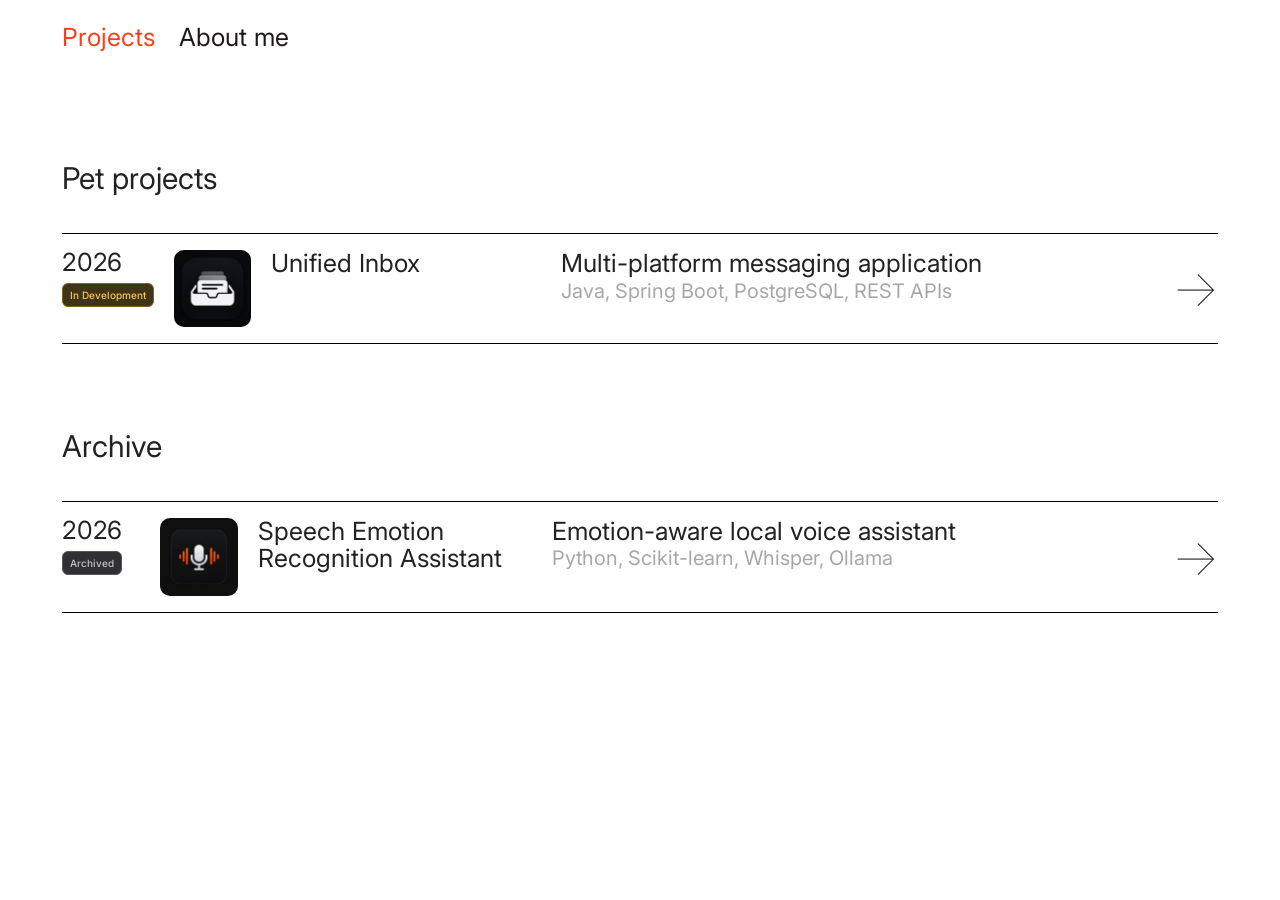
==== commit 778ca4cc: "ready portfolio" ====
--- a/index.html
+++ b/index.html
@@ -62,7 +62,7 @@
       <div class="nav-left">
         <div class="nav-links">
           <a href="./" class="active">Projects</a>
-          <a href="about.html">About</a>
+          <a href="about.html">About me</a>
         </div>
       </div>
 
@@ -101,7 +101,7 @@
 
   <!-- Original template functionality -->
   <script src="js/script.js"></script>
-  
+
   <script src="js/project-status.js"></script>
 
   <!-- Dynamic project cards -->
--- a/css/styles.css
+++ b/css/styles.css
@@ -2055,7 +2055,15 @@
 }
 
 #project-detail-status {
-    margin: 12px 0 24px;
+    max-width: var(--text-col);
+    margin: 12px auto 24px;
+    padding-left: var(--content-gutter);
+}
+
+@media (max-width: 480px) {
+    #project-detail-status {
+        padding-left: 0;
+    }
 }
 
 .project-year-block {
@@ -2068,4 +2076,20 @@
 .project-year-block .project-status {
     font-size: 10px;
     padding: 4px 7px;
+}
+
+
+#project-detail-status + .case-description {
+    margin-top: 12px;
+    margin-bottom: 32px;
+    text-indent: 0;
+}
+
+
+/* Spacing between project sections */
+
+#selected-section,
+#pet-section,
+#archive-section {
+    margin-bottom: 80px;
 }
